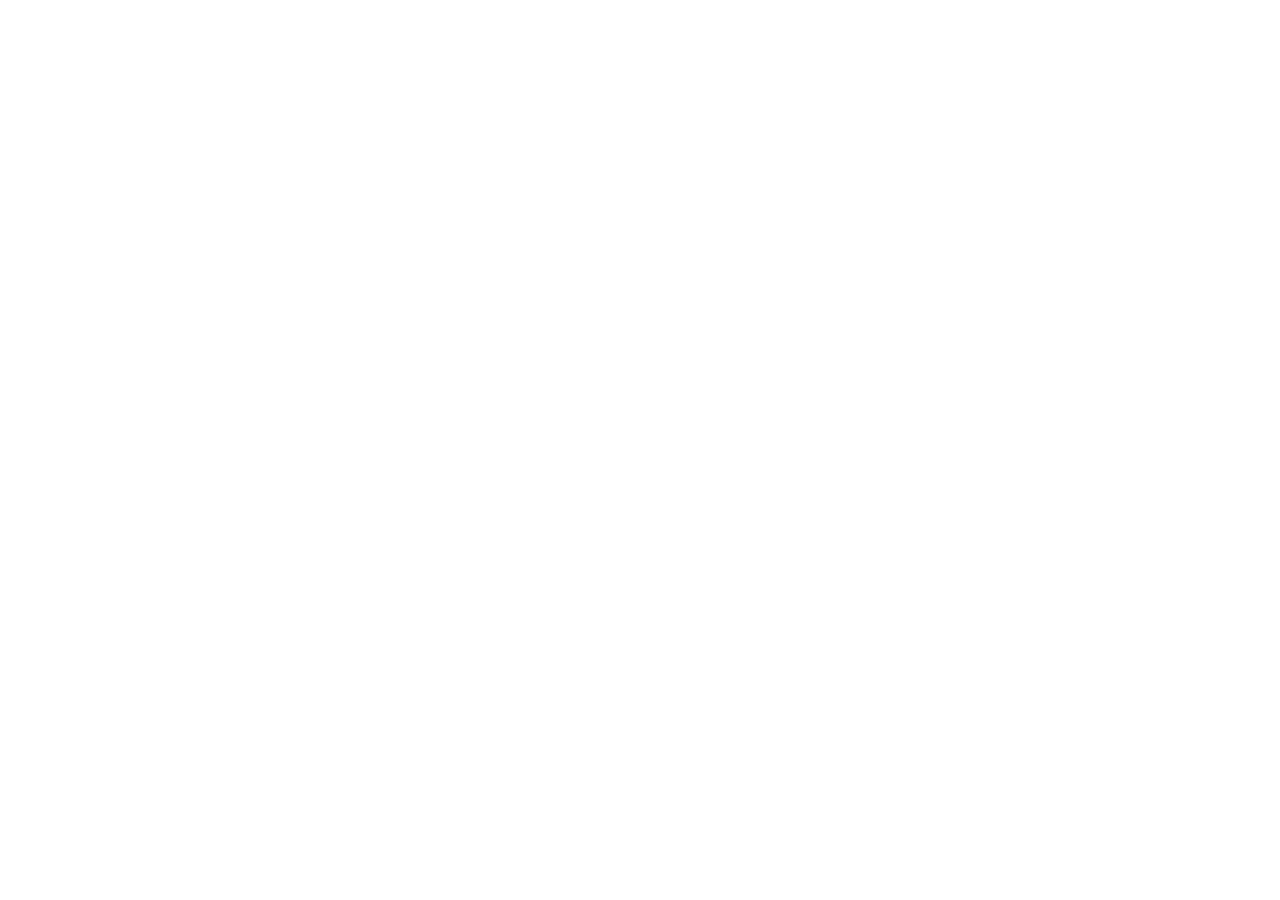
==== tutorial/index.html @ 4ef4dfd5 "tutorial: carpeta inicial con index.html en blanco" ====
<!DOCTYPE html>
<html lang="es">
<head>
    <meta charset="UTF-8">
    <meta name="viewport" content="width=device-width, initial-scale=1.0">
    <title>Tutorial</title>
</head>
<body>
</body>
</html>
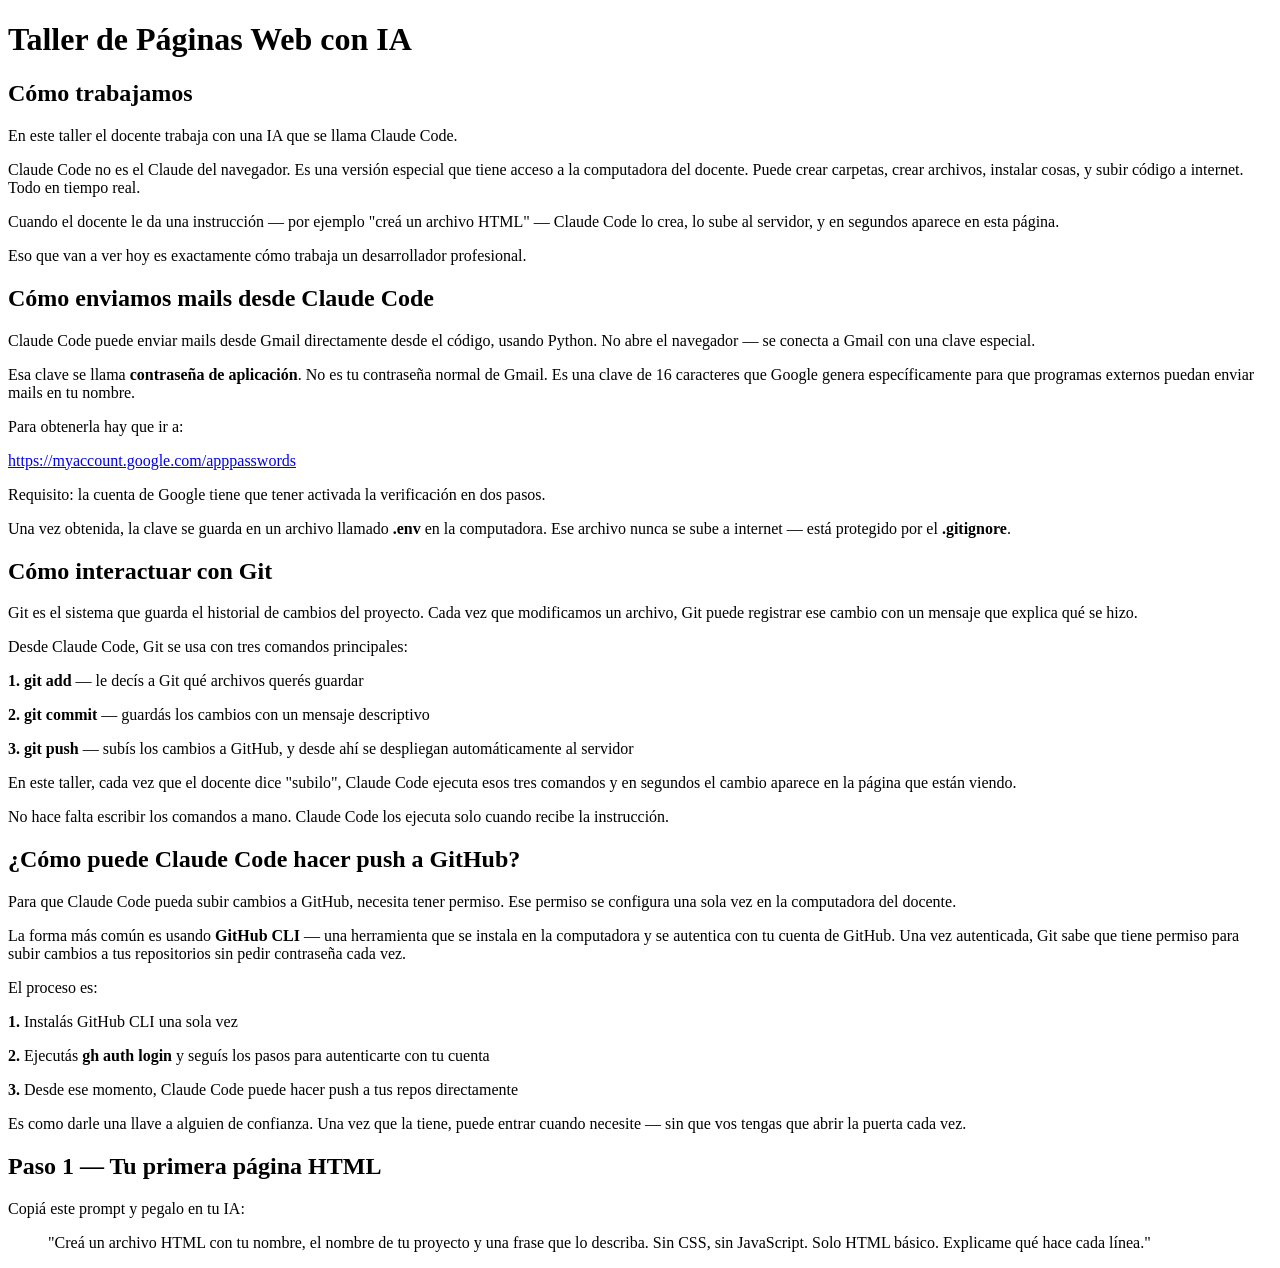
==== commit b6998b9f: "tutorial: paso 1 prompt HTML" ====
--- a/tutorial/index.html
+++ b/tutorial/index.html
@@ -3,8 +3,75 @@
 <head>
     <meta charset="UTF-8">
     <meta name="viewport" content="width=device-width, initial-scale=1.0">
-    <title>Tutorial</title>
+    <title>Taller de Páginas Web con IA</title>
 </head>
 <body>
+
+    <h1>Taller de Páginas Web con IA</h1>
+
+    <h2>Cómo trabajamos</h2>
+
+    <p>En este taller el docente trabaja con una IA que se llama Claude Code.</p>
+
+    <p>Claude Code no es el Claude del navegador. Es una versión especial que tiene acceso a la computadora del docente. Puede crear carpetas, crear archivos, instalar cosas, y subir código a internet. Todo en tiempo real.</p>
+
+    <p>Cuando el docente le da una instrucción — por ejemplo "creá un archivo HTML" — Claude Code lo crea, lo sube al servidor, y en segundos aparece en esta página.</p>
+
+    <p>Eso que van a ver hoy es exactamente cómo trabaja un desarrollador profesional.</p>
+
+
+    <h2>Cómo enviamos mails desde Claude Code</h2>
+
+    <p>Claude Code puede enviar mails desde Gmail directamente desde el código, usando Python. No abre el navegador — se conecta a Gmail con una clave especial.</p>
+
+    <p>Esa clave se llama <strong>contraseña de aplicación</strong>. No es tu contraseña normal de Gmail. Es una clave de 16 caracteres que Google genera específicamente para que programas externos puedan enviar mails en tu nombre.</p>
+
+    <p>Para obtenerla hay que ir a:</p>
+
+    <p><a href="https://myaccount.google.com/apppasswords">https://myaccount.google.com/apppasswords</a></p>
+
+    <p>Requisito: la cuenta de Google tiene que tener activada la verificación en dos pasos.</p>
+
+    <p>Una vez obtenida, la clave se guarda en un archivo llamado <strong>.env</strong> en la computadora. Ese archivo nunca se sube a internet — está protegido por el <strong>.gitignore</strong>.</p>
+
+
+    <h2>Cómo interactuar con Git</h2>
+
+    <p>Git es el sistema que guarda el historial de cambios del proyecto. Cada vez que modificamos un archivo, Git puede registrar ese cambio con un mensaje que explica qué se hizo.</p>
+
+    <p>Desde Claude Code, Git se usa con tres comandos principales:</p>
+
+    <p><strong>1. git add</strong> — le decís a Git qué archivos querés guardar</p>
+    <p><strong>2. git commit</strong> — guardás los cambios con un mensaje descriptivo</p>
+    <p><strong>3. git push</strong> — subís los cambios a GitHub, y desde ahí se despliegan automáticamente al servidor</p>
+
+    <p>En este taller, cada vez que el docente dice "subilo", Claude Code ejecuta esos tres comandos y en segundos el cambio aparece en la página que están viendo.</p>
+
+    <p>No hace falta escribir los comandos a mano. Claude Code los ejecuta solo cuando recibe la instrucción.</p>
+
+
+    <h2>¿Cómo puede Claude Code hacer push a GitHub?</h2>
+
+    <p>Para que Claude Code pueda subir cambios a GitHub, necesita tener permiso. Ese permiso se configura una sola vez en la computadora del docente.</p>
+
+    <p>La forma más común es usando <strong>GitHub CLI</strong> — una herramienta que se instala en la computadora y se autentica con tu cuenta de GitHub. Una vez autenticada, Git sabe que tiene permiso para subir cambios a tus repositorios sin pedir contraseña cada vez.</p>
+
+    <p>El proceso es:</p>
+
+    <p><strong>1.</strong> Instalás GitHub CLI una sola vez</p>
+    <p><strong>2.</strong> Ejecutás <strong>gh auth login</strong> y seguís los pasos para autenticarte con tu cuenta</p>
+    <p><strong>3.</strong> Desde ese momento, Claude Code puede hacer push a tus repos directamente</p>
+
+    <p>Es como darle una llave a alguien de confianza. Una vez que la tiene, puede entrar cuando necesite — sin que vos tengas que abrir la puerta cada vez.</p>
+
+
+    <h2>Paso 1 — Tu primera página HTML</h2>
+
+    <p>Copiá este prompt y pegalo en tu IA:</p>
+
+    <blockquote>
+        "Creá un archivo HTML con tu nombre, el nombre de tu proyecto y una frase que lo describa. Sin CSS, sin JavaScript. Solo HTML básico. Explicame qué hace cada línea."
+    </blockquote>
+
 </body>
 </html>
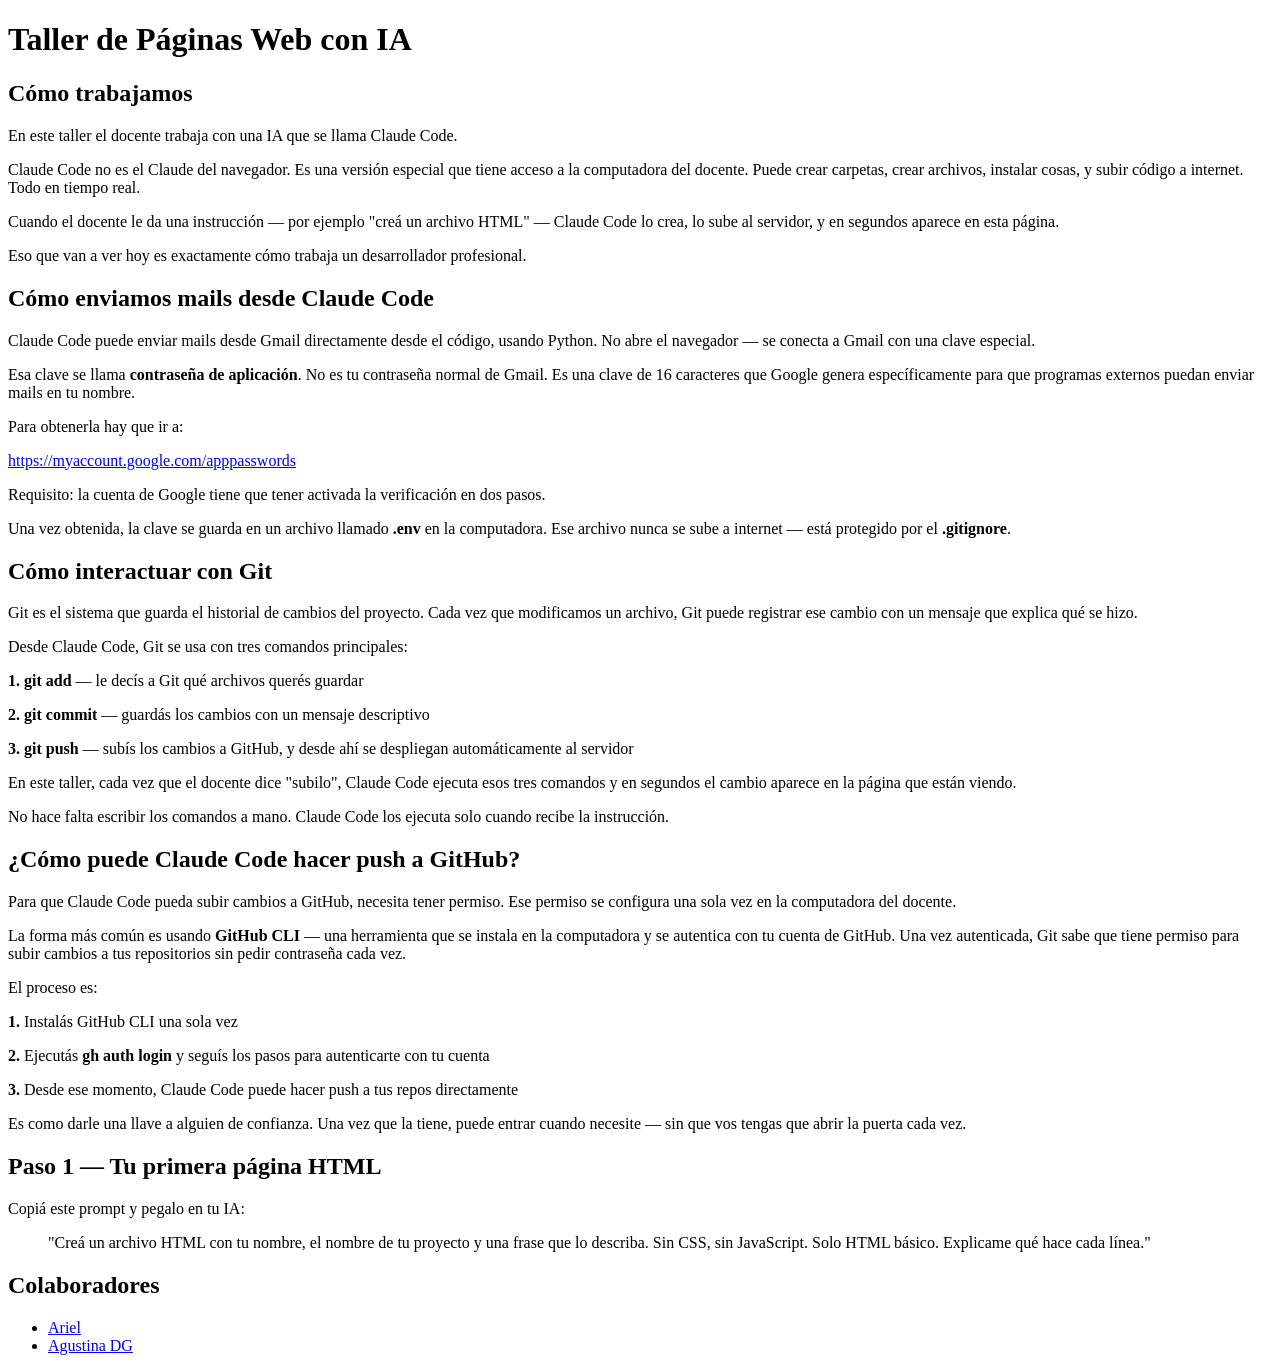
==== commit 37998b18: "tutorial: indice con links a colaboradores" ====
--- a/tutorial/index.html
+++ b/tutorial/index.html
@@ -73,5 +73,13 @@
         "Creá un archivo HTML con tu nombre, el nombre de tu proyecto y una frase que lo describa. Sin CSS, sin JavaScript. Solo HTML básico. Explicame qué hace cada línea."
     </blockquote>
 
+
+    <h2>Colaboradores</h2>
+
+    <ul>
+        <li><a href="Ariel/">Ariel</a></li>
+        <li><a href="Agustina%20DG/">Agustina DG</a></li>
+    </ul>
+
 </body>
 </html>
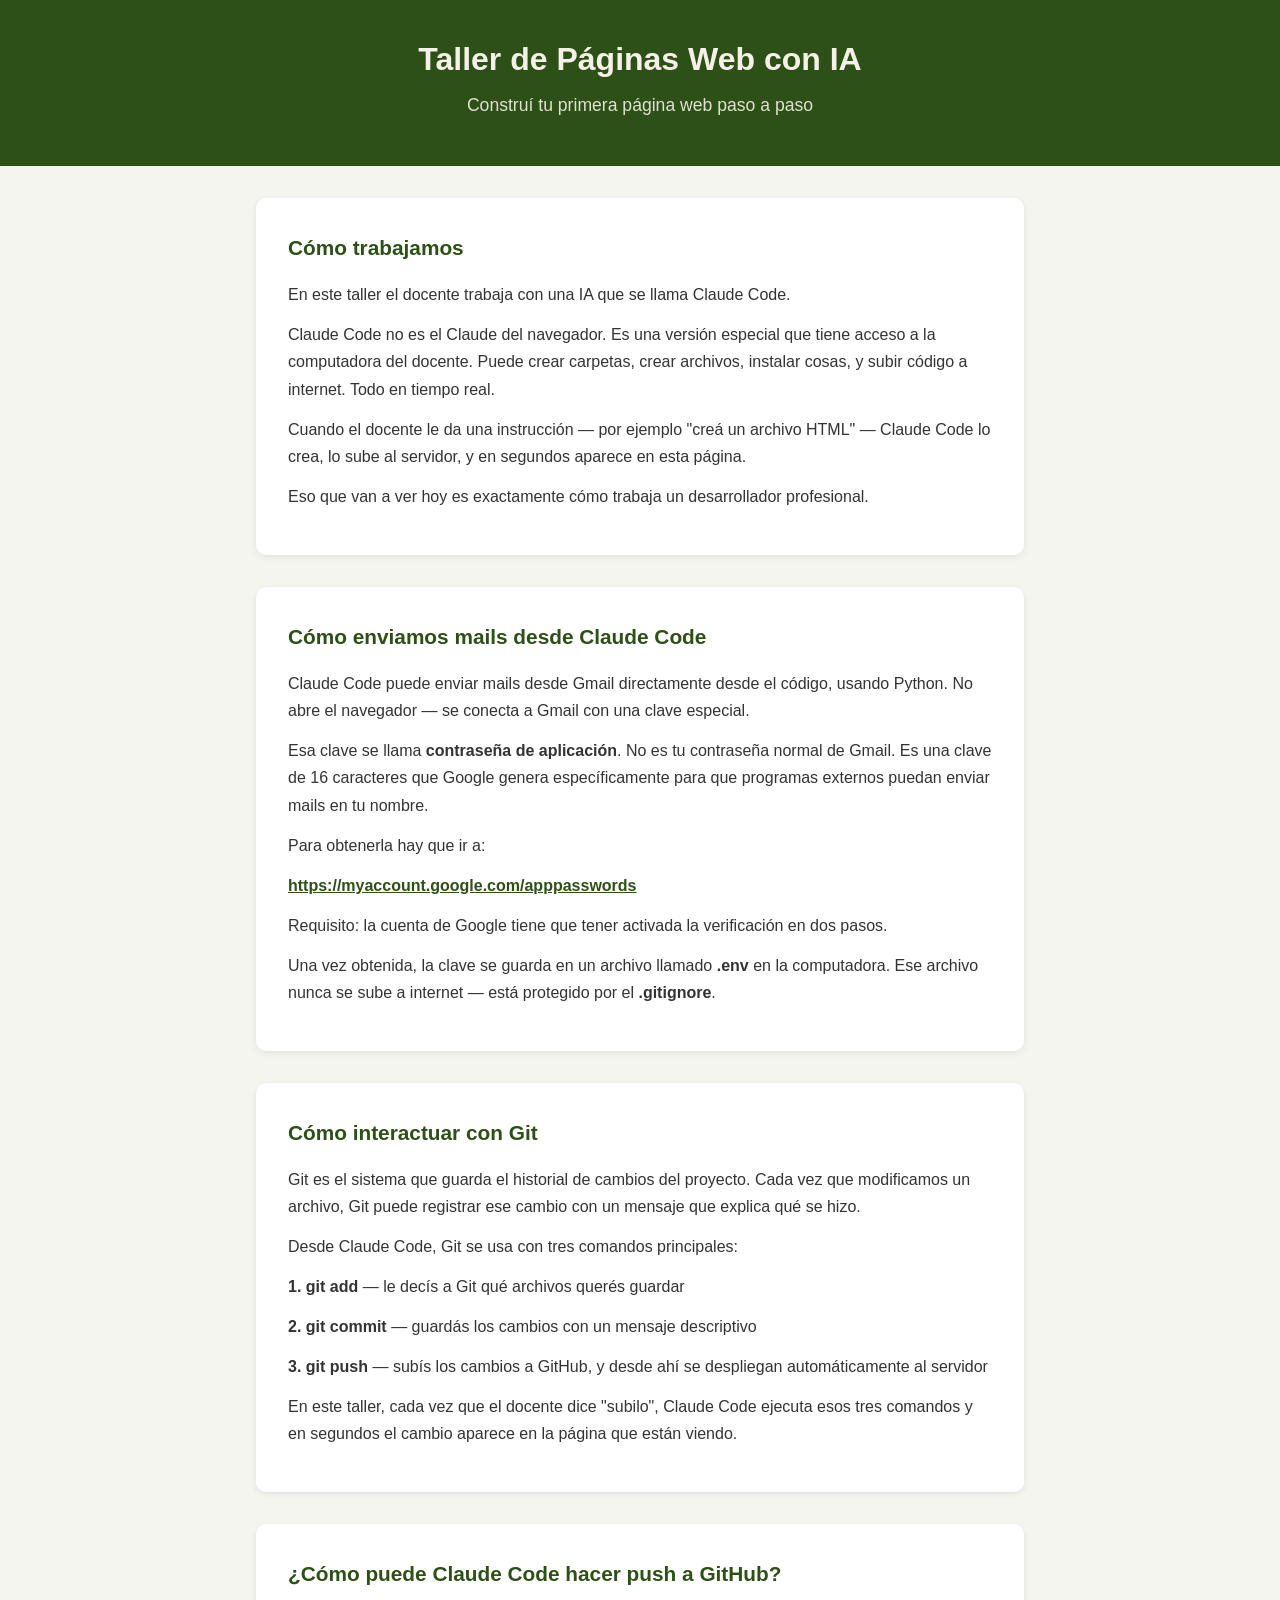
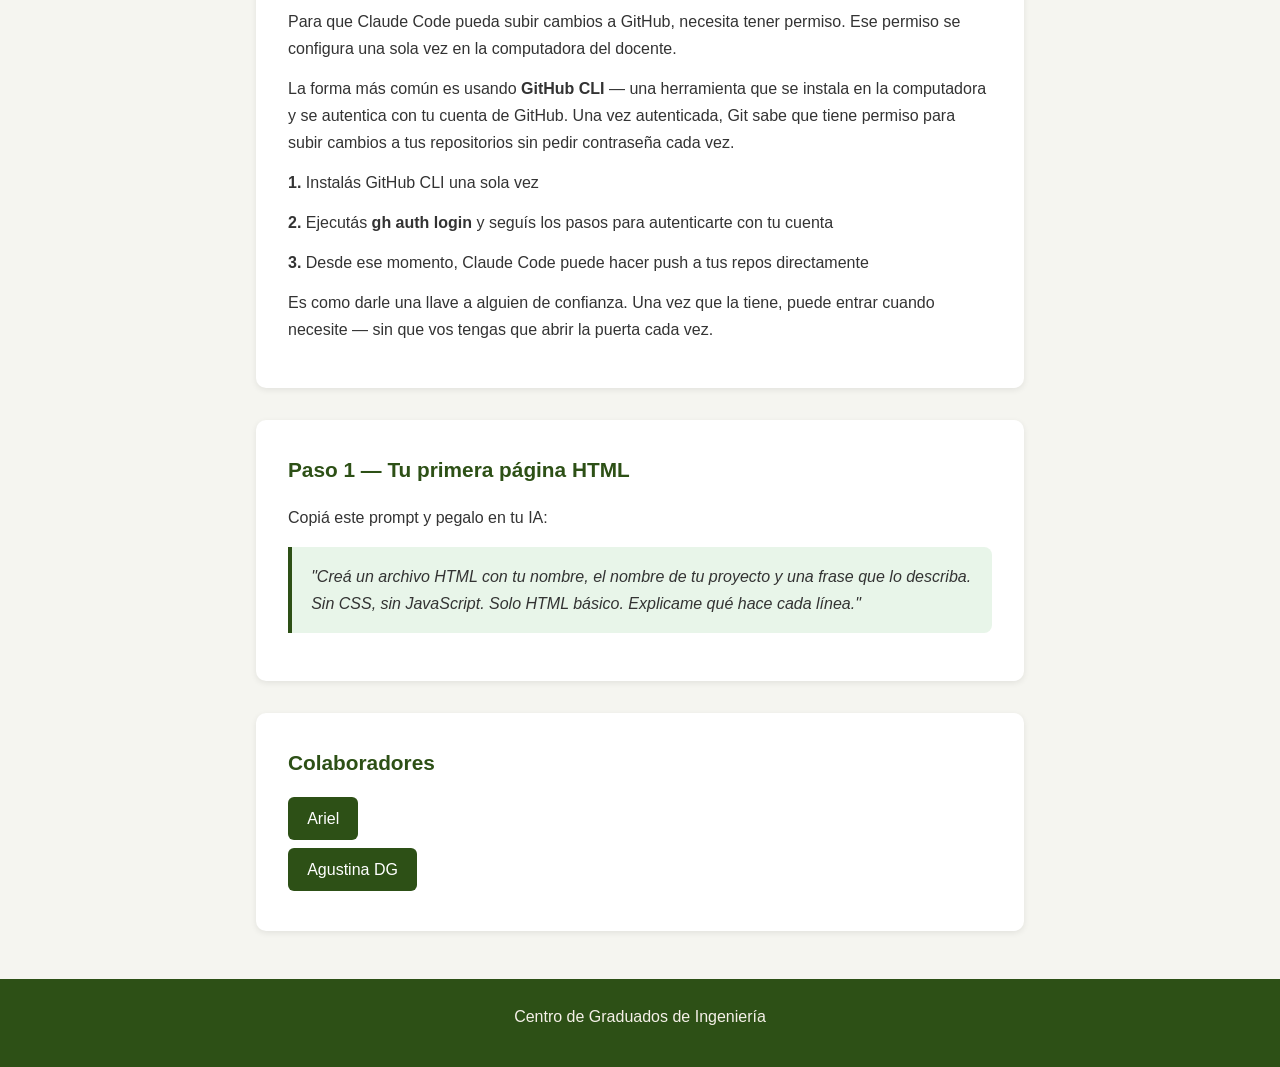
==== commit d7cb97d6: "tutorial: add styles to main page" ====
--- a/tutorial/index.html
+++ b/tutorial/index.html
@@ -4,82 +4,76 @@
     <meta charset="UTF-8">
     <meta name="viewport" content="width=device-width, initial-scale=1.0">
     <title>Taller de Páginas Web con IA</title>
+    <link rel="stylesheet" href="style.css">
 </head>
 <body>
 
+<header>
     <h1>Taller de Páginas Web con IA</h1>
+    <p>Construí tu primera página web paso a paso</p>
+</header>
 
-    <h2>Cómo trabajamos</h2>
+<main>
 
-    <p>En este taller el docente trabaja con una IA que se llama Claude Code.</p>
+    <section>
+        <h2>Cómo trabajamos</h2>
+        <p>En este taller el docente trabaja con una IA que se llama Claude Code.</p>
+        <p>Claude Code no es el Claude del navegador. Es una versión especial que tiene acceso a la computadora del docente. Puede crear carpetas, crear archivos, instalar cosas, y subir código a internet. Todo en tiempo real.</p>
+        <p>Cuando el docente le da una instrucción — por ejemplo "creá un archivo HTML" — Claude Code lo crea, lo sube al servidor, y en segundos aparece en esta página.</p>
+        <p>Eso que van a ver hoy es exactamente cómo trabaja un desarrollador profesional.</p>
+    </section>
 
-    <p>Claude Code no es el Claude del navegador. Es una versión especial que tiene acceso a la computadora del docente. Puede crear carpetas, crear archivos, instalar cosas, y subir código a internet. Todo en tiempo real.</p>
+    <section>
+        <h2>Cómo enviamos mails desde Claude Code</h2>
+        <p>Claude Code puede enviar mails desde Gmail directamente desde el código, usando Python. No abre el navegador — se conecta a Gmail con una clave especial.</p>
+        <p>Esa clave se llama <strong>contraseña de aplicación</strong>. No es tu contraseña normal de Gmail. Es una clave de 16 caracteres que Google genera específicamente para que programas externos puedan enviar mails en tu nombre.</p>
+        <p>Para obtenerla hay que ir a:</p>
+        <p><a href="https://myaccount.google.com/apppasswords">https://myaccount.google.com/apppasswords</a></p>
+        <p>Requisito: la cuenta de Google tiene que tener activada la verificación en dos pasos.</p>
+        <p>Una vez obtenida, la clave se guarda en un archivo llamado <strong>.env</strong> en la computadora. Ese archivo nunca se sube a internet — está protegido por el <strong>.gitignore</strong>.</p>
+    </section>
 
-    <p>Cuando el docente le da una instrucción — por ejemplo "creá un archivo HTML" — Claude Code lo crea, lo sube al servidor, y en segundos aparece en esta página.</p>
+    <section>
+        <h2>Cómo interactuar con Git</h2>
+        <p>Git es el sistema que guarda el historial de cambios del proyecto. Cada vez que modificamos un archivo, Git puede registrar ese cambio con un mensaje que explica qué se hizo.</p>
+        <p>Desde Claude Code, Git se usa con tres comandos principales:</p>
+        <p><strong>1. git add</strong> — le decís a Git qué archivos querés guardar</p>
+        <p><strong>2. git commit</strong> — guardás los cambios con un mensaje descriptivo</p>
+        <p><strong>3. git push</strong> — subís los cambios a GitHub, y desde ahí se despliegan automáticamente al servidor</p>
+        <p>En este taller, cada vez que el docente dice "subilo", Claude Code ejecuta esos tres comandos y en segundos el cambio aparece en la página que están viendo.</p>
+    </section>
 
-    <p>Eso que van a ver hoy es exactamente cómo trabaja un desarrollador profesional.</p>
+    <section>
+        <h2>¿Cómo puede Claude Code hacer push a GitHub?</h2>
+        <p>Para que Claude Code pueda subir cambios a GitHub, necesita tener permiso. Ese permiso se configura una sola vez en la computadora del docente.</p>
+        <p>La forma más común es usando <strong>GitHub CLI</strong> — una herramienta que se instala en la computadora y se autentica con tu cuenta de GitHub. Una vez autenticada, Git sabe que tiene permiso para subir cambios a tus repositorios sin pedir contraseña cada vez.</p>
+        <p><strong>1.</strong> Instalás GitHub CLI una sola vez</p>
+        <p><strong>2.</strong> Ejecutás <strong>gh auth login</strong> y seguís los pasos para autenticarte con tu cuenta</p>
+        <p><strong>3.</strong> Desde ese momento, Claude Code puede hacer push a tus repos directamente</p>
+        <p>Es como darle una llave a alguien de confianza. Una vez que la tiene, puede entrar cuando necesite — sin que vos tengas que abrir la puerta cada vez.</p>
+    </section>
 
+    <section>
+        <h2>Paso 1 — Tu primera página HTML</h2>
+        <p>Copiá este prompt y pegalo en tu IA:</p>
+        <blockquote>
+            "Creá un archivo HTML con tu nombre, el nombre de tu proyecto y una frase que lo describa. Sin CSS, sin JavaScript. Solo HTML básico. Explicame qué hace cada línea."
+        </blockquote>
+    </section>
 
-    <h2>Cómo enviamos mails desde Claude Code</h2>
+    <section>
+        <h2>Colaboradores</h2>
+        <ul>
+            <li><a href="Ariel/">Ariel</a></li>
+            <li><a href="Agustina%20DG/">Agustina DG</a></li>
+        </ul>
+    </section>
 
-    <p>Claude Code puede enviar mails desde Gmail directamente desde el código, usando Python. No abre el navegador — se conecta a Gmail con una clave especial.</p>
+</main>
 
-    <p>Esa clave se llama <strong>contraseña de aplicación</strong>. No es tu contraseña normal de Gmail. Es una clave de 16 caracteres que Google genera específicamente para que programas externos puedan enviar mails en tu nombre.</p>
-
-    <p>Para obtenerla hay que ir a:</p>
-
-    <p><a href="https://myaccount.google.com/apppasswords">https://myaccount.google.com/apppasswords</a></p>
-
-    <p>Requisito: la cuenta de Google tiene que tener activada la verificación en dos pasos.</p>
-
-    <p>Una vez obtenida, la clave se guarda en un archivo llamado <strong>.env</strong> en la computadora. Ese archivo nunca se sube a internet — está protegido por el <strong>.gitignore</strong>.</p>
-
-
-    <h2>Cómo interactuar con Git</h2>
-
-    <p>Git es el sistema que guarda el historial de cambios del proyecto. Cada vez que modificamos un archivo, Git puede registrar ese cambio con un mensaje que explica qué se hizo.</p>
-
-    <p>Desde Claude Code, Git se usa con tres comandos principales:</p>
-
-    <p><strong>1. git add</strong> — le decís a Git qué archivos querés guardar</p>
-    <p><strong>2. git commit</strong> — guardás los cambios con un mensaje descriptivo</p>
-    <p><strong>3. git push</strong> — subís los cambios a GitHub, y desde ahí se despliegan automáticamente al servidor</p>
-
-    <p>En este taller, cada vez que el docente dice "subilo", Claude Code ejecuta esos tres comandos y en segundos el cambio aparece en la página que están viendo.</p>
-
-    <p>No hace falta escribir los comandos a mano. Claude Code los ejecuta solo cuando recibe la instrucción.</p>
-
-
-    <h2>¿Cómo puede Claude Code hacer push a GitHub?</h2>
-
-    <p>Para que Claude Code pueda subir cambios a GitHub, necesita tener permiso. Ese permiso se configura una sola vez en la computadora del docente.</p>
-
-    <p>La forma más común es usando <strong>GitHub CLI</strong> — una herramienta que se instala en la computadora y se autentica con tu cuenta de GitHub. Una vez autenticada, Git sabe que tiene permiso para subir cambios a tus repositorios sin pedir contraseña cada vez.</p>
-
-    <p>El proceso es:</p>
-
-    <p><strong>1.</strong> Instalás GitHub CLI una sola vez</p>
-    <p><strong>2.</strong> Ejecutás <strong>gh auth login</strong> y seguís los pasos para autenticarte con tu cuenta</p>
-    <p><strong>3.</strong> Desde ese momento, Claude Code puede hacer push a tus repos directamente</p>
-
-    <p>Es como darle una llave a alguien de confianza. Una vez que la tiene, puede entrar cuando necesite — sin que vos tengas que abrir la puerta cada vez.</p>
-
-
-    <h2>Paso 1 — Tu primera página HTML</h2>
-
-    <p>Copiá este prompt y pegalo en tu IA:</p>
-
-    <blockquote>
-        "Creá un archivo HTML con tu nombre, el nombre de tu proyecto y una frase que lo describa. Sin CSS, sin JavaScript. Solo HTML básico. Explicame qué hace cada línea."
-    </blockquote>
-
-
-    <h2>Colaboradores</h2>
-
-    <ul>
-        <li><a href="Ariel/">Ariel</a></li>
-        <li><a href="Agustina%20DG/">Agustina DG</a></li>
-    </ul>
+<footer>
+    <p>Centro de Graduados de Ingeniería</p>
+</footer>
 
 </body>
 </html>
--- a/tutorial/style.css
+++ b/tutorial/style.css
@@ -0,0 +1,84 @@
+* { margin: 0; padding: 0; box-sizing: border-box; }
+
+body {
+    font-family: Arial, sans-serif;
+    background: #f5f5f0;
+    color: #333;
+    line-height: 1.7;
+}
+
+header {
+    background: #2d5016;
+    color: #f5f0e8;
+    text-align: center;
+    padding: 2rem 1rem;
+}
+
+header h1 { font-size: 2rem; margin-bottom: 0.3rem; }
+header p { font-size: 1.1rem; opacity: 0.9; }
+
+main {
+    max-width: 800px;
+    margin: 2rem auto;
+    padding: 0 1rem;
+}
+
+section {
+    background: white;
+    border-radius: 10px;
+    padding: 2rem;
+    margin-bottom: 2rem;
+    box-shadow: 0 2px 6px rgba(0,0,0,0.08);
+}
+
+h2 {
+    color: #2d5016;
+    margin-bottom: 1rem;
+    font-size: 1.3rem;
+}
+
+p { margin-bottom: 0.8rem; }
+
+a {
+    color: #2d5016;
+    font-weight: bold;
+}
+
+blockquote {
+    background: #e8f5e9;
+    border-left: 4px solid #2d5016;
+    border-radius: 0 8px 8px 0;
+    padding: 1rem 1.2rem;
+    margin: 1rem 0;
+    font-style: italic;
+}
+
+ul {
+    list-style: none;
+    margin-top: 0.5rem;
+}
+
+ul li {
+    margin-bottom: 0.5rem;
+}
+
+ul li a {
+    display: inline-block;
+    background: #2d5016;
+    color: white;
+    padding: 0.5rem 1.2rem;
+    border-radius: 6px;
+    text-decoration: none;
+    font-weight: normal;
+    transition: background 0.2s;
+}
+
+ul li a:hover { background: #4a8024; }
+
+footer {
+    background: #2d5016;
+    color: #f5f0e8;
+    text-align: center;
+    padding: 1.5rem 1rem;
+    margin-top: 3rem;
+}
